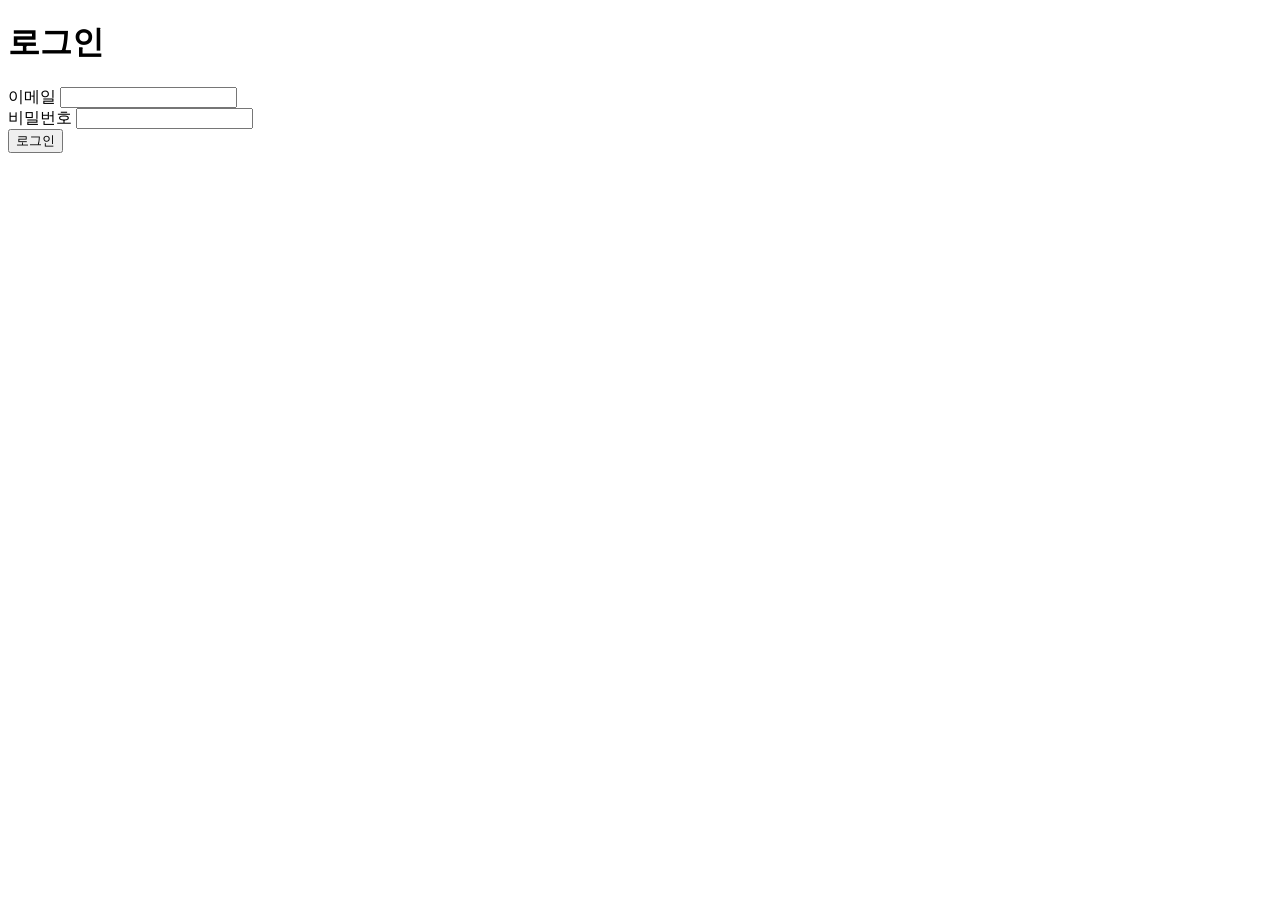
==== src/main/resources/static/login.html @ bf8b0770 "feat: 로그인 기능 추가" ====
<!DOCTYPE html>
<html lang="ko">
<head>
    <meta charset="UTF-8">
    <title>PetCareLog 로그인</title>
</head>
<body>
    <h1>로그인</h1>

    <form action="/login" method="post">
        <div>
            <label>이메일</label>
            <input type="email" name="email" required>
        </div>

        <div>
            <label>비밀번호</label>
            <input type="password" name="password" required>
        </div>

        <button type="submit">로그인</button>
    </form>

    <p id="message"></p>

    <script>
        const params = new URLSearchParams(window.location.search);
        const message = document.getElementById('message');

        if (params.get('error') === 'true') {
            message.textContent = '이메일 또는 비밀번호가 올바르지 않습니다.';
        }

        if (params.get('logout') === 'true') {
            message.textContent = '로그아웃되었습니다.';
        }
    </script>
</body>
</html>
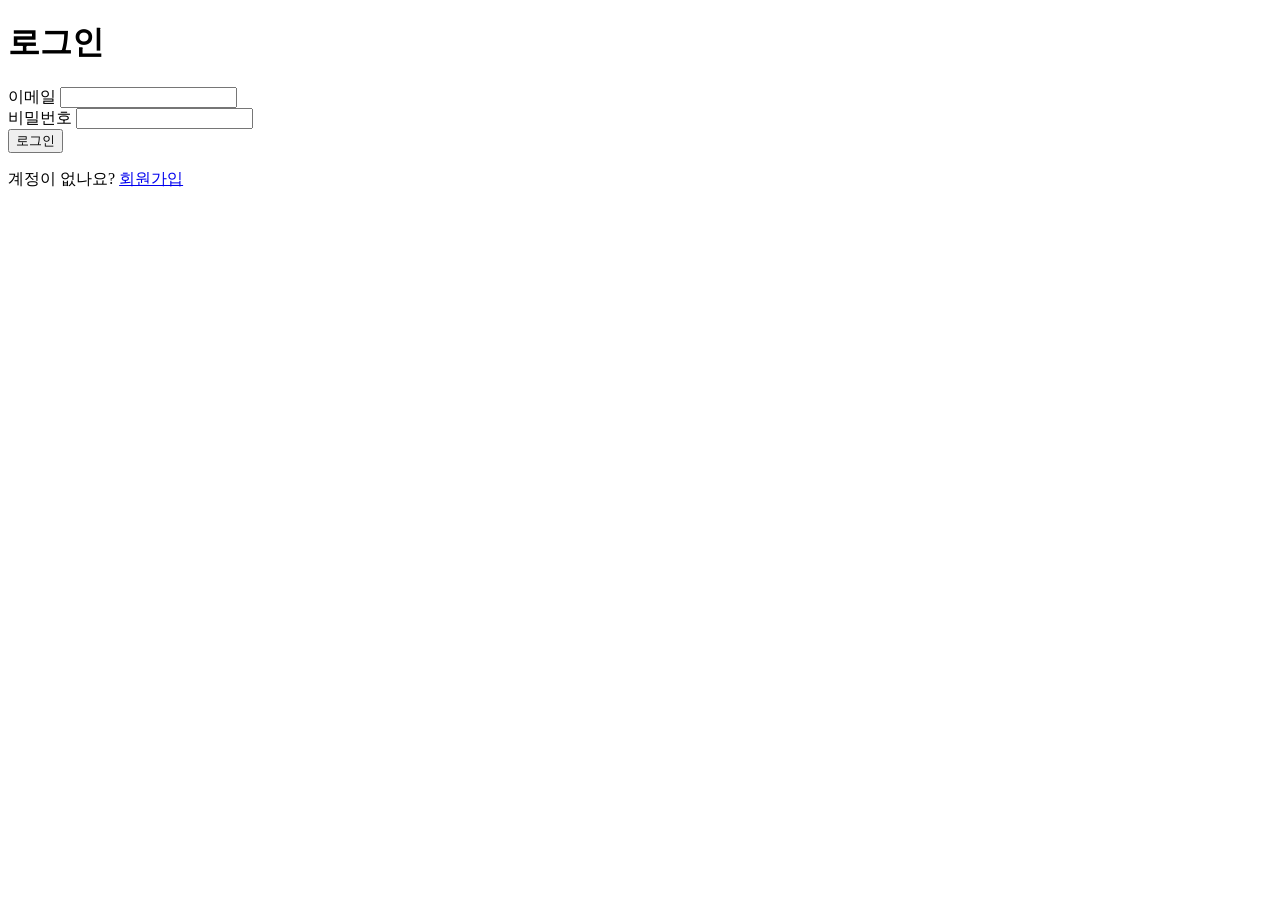
==== commit 0c3bb0bc: "feat: 회원가입 기능 추가" ====
--- a/src/main/resources/static/login.html
+++ b/src/main/resources/static/login.html
@@ -21,6 +21,11 @@
         <button type="submit">로그인</button>
     </form>
 
+    <p>
+        계정이 없나요?
+        <a href="/signup.html">회원가입</a>
+    </p>
+
     <p id="message"></p>
 
     <script>
@@ -34,6 +39,10 @@
         if (params.get('logout') === 'true') {
             message.textContent = '로그아웃되었습니다.';
         }
+
+        if (params.get('signup') === 'true') {
+            message.textContent = '회원가입이 완료되었습니다. 로그인해 주세요.';
+        }
     </script>
 </body>
 </html>
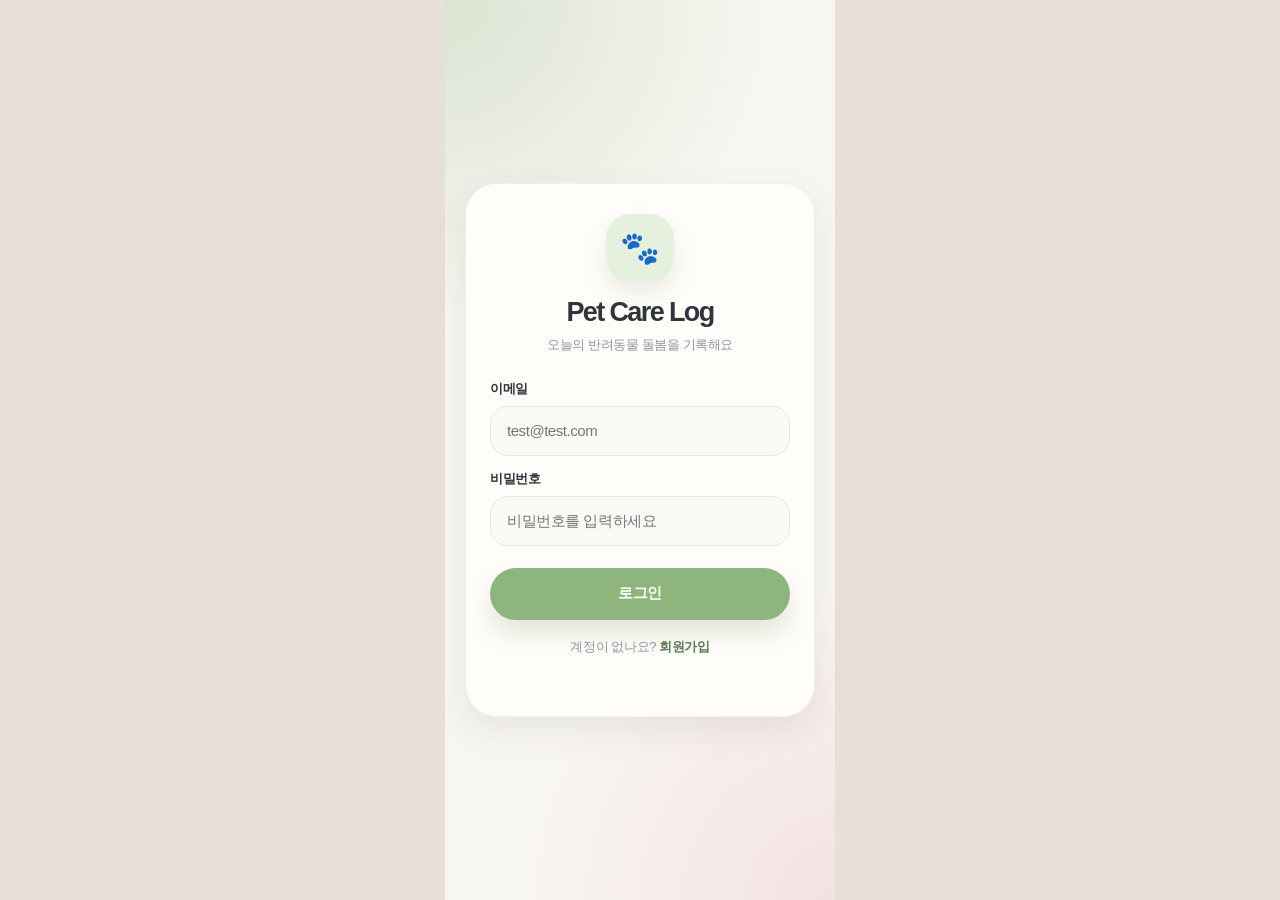
==== commit ba6bb200: "feat: 로그아웃 기능 추가" ====
--- a/src/main/resources/static/login.html
+++ b/src/main/resources/static/login.html
@@ -2,31 +2,44 @@
 <html lang="ko">
 <head>
     <meta charset="UTF-8">
+    <meta name="viewport" content="width=device-width, initial-scale=1.0">
     <title>PetCareLog 로그인</title>
+
+    <link rel="stylesheet" href="./css/00-tokens.css">
+    <link rel="stylesheet" href="./css/01-base.css">
+    <link rel="stylesheet" href="./css/10-auth.css">
 </head>
 <body>
-    <h1>로그인</h1>
+    <main class="auth-page">
+        <section class="auth-card">
+            <div class="auth-brand">
+                <div class="auth-logo">🐾</div>
+                <h1>Pet Care Log</h1>
+                <p>오늘의 반려동물 돌봄을 기록해요</p>
+            </div>
 
-    <form action="/login" method="post">
-        <div>
-            <label>이메일</label>
-            <input type="email" name="email" required>
-        </div>
+            <form class="auth-form" action="/login" method="post">
+                <div class="auth-field">
+                    <label for="email">이메일</label>
+                    <input id="email" type="email" name="email" placeholder="test@test.com" required>
+                </div>
 
-        <div>
-            <label>비밀번호</label>
-            <input type="password" name="password" required>
-        </div>
+                <div class="auth-field">
+                    <label for="password">비밀번호</label>
+                    <input id="password" type="password" name="password" placeholder="비밀번호를 입력하세요" required>
+                </div>
 
-        <button type="submit">로그인</button>
-    </form>
+                <button class="auth-submit" type="submit">로그인</button>
+            </form>
 
-    <p>
-        계정이 없나요?
-        <a href="/signup.html">회원가입</a>
-    </p>
+            <p class="auth-link">
+                계정이 없나요?
+                <a href="/signup.html">회원가입</a>
+            </p>
 
-    <p id="message"></p>
+            <p id="message" class="auth-message"></p>
+        </section>
+    </main>
 
     <script>
         const params = new URLSearchParams(window.location.search);
@@ -38,10 +51,12 @@
 
         if (params.get('logout') === 'true') {
             message.textContent = '로그아웃되었습니다.';
+            message.classList.add('success');
         }
 
         if (params.get('signup') === 'true') {
             message.textContent = '회원가입이 완료되었습니다. 로그인해 주세요.';
+            message.classList.add('success');
         }
     </script>
 </body>
--- a/src/main/resources/static/css/00-tokens.css
+++ b/src/main/resources/static/css/00-tokens.css
@@ -0,0 +1,18 @@
+:root {
+      --bg: #f8f6f2;
+      --paper: #fffdf9;
+      --soft: #efebe4;
+      --text: #30343b;
+      --sub: #8d95a1;
+      --line: #ebe6de;
+      --green: #8fb57f;
+      --green-dark: #5c7b54;
+      --blue: #6f9ed8;
+      --pink: #de8fa2;
+      --purple: #9168ca;
+      --yellow: #dcb85a;
+      --brown: #a77964;
+      --shadow: 0 14px 34px rgba(45, 41, 36, 0.08);
+      --radius: 26px;
+      --safe: env(safe-area-inset-bottom, 0px);
+    }
--- a/src/main/resources/static/css/01-base.css
+++ b/src/main/resources/static/css/01-base.css
@@ -0,0 +1,81 @@
+* { box-sizing: border-box; }
+    body {
+      margin: 0;
+      background: #e8e0d7;
+      color: var(--text);
+      font-family: -apple-system, BlinkMacSystemFont, "Segoe UI", Pretendard, Apple SD Gothic Neo, sans-serif;
+      display: flex;
+      justify-content: center;
+    }
+    button, input, textarea { font: inherit; }
+    button { border: 0; background: none; color: inherit; cursor: pointer; }
+    input, textarea { outline: none; }
+
+    .app {
+      width: min(100vw, 390px);
+      min-height: 100vh;
+      background: var(--bg);
+      position: relative;
+      overflow: hidden;
+    }
+
+    .page {
+      display: none;
+      min-height: 100vh;
+      padding: 24px 18px 104px;
+    }
+    .page.active { display: block; }
+
+    .top {
+      display: flex;
+      align-items: center;
+      justify-content: space-between;
+      gap: 12px;
+      margin-bottom: 16px;
+    }
+    .title h1 {
+      margin: 0;
+      font-size: 25px;
+      letter-spacing: -0.055em;
+      line-height: 1.08;
+    }
+    .title p {
+      margin: 6px 0 0;
+      color: var(--sub);
+      font-size: 13px;
+      letter-spacing: -0.03em;
+    }
+
+    .text-btn {
+      height: 38px;
+      padding: 0 14px;
+      border-radius: 999px;
+      background: #e6f0df;
+      color: var(--green-dark);
+      font-size: 13px;
+      font-weight: 850;
+      letter-spacing: -0.03em;
+    }
+    .plain-btn {
+      height: 38px;
+      padding: 0 10px;
+      color: var(--pink);
+      font-weight: 850;
+      font-size: 14px;
+    }
+    .back-btn {
+      width: 38px;
+      height: 38px;
+      border-radius: 15px;
+      display: grid;
+      place-items: center;
+      background: var(--paper);
+      box-shadow: 0 8px 18px rgba(45,41,36,0.06);
+    }
+
+    .card {
+      background: var(--paper);
+      border-radius: var(--radius);
+      box-shadow: var(--shadow);
+      border: 1px solid rgba(65, 59, 50, 0.05);
+    }
--- a/src/main/resources/static/css/10-auth.css
+++ b/src/main/resources/static/css/10-auth.css
@@ -0,0 +1,170 @@
+.auth-page {
+  width: min(100vw, 390px);
+  min-height: 100vh;
+  background:
+    radial-gradient(circle at top left, rgba(143, 181, 127, 0.28), transparent 34%),
+    radial-gradient(circle at bottom right, rgba(222, 143, 162, 0.20), transparent 32%),
+    var(--bg);
+  padding: 34px 20px;
+  display: flex;
+  align-items: center;
+  justify-content: center;
+}
+
+.auth-card {
+  width: 100%;
+  background: var(--paper);
+  border-radius: 32px;
+  padding: 30px 24px 24px;
+  box-shadow: var(--shadow);
+  border: 1px solid rgba(65, 59, 50, 0.06);
+}
+
+.auth-brand {
+  display: flex;
+  flex-direction: column;
+  align-items: center;
+  margin-bottom: 26px;
+  text-align: center;
+}
+
+.auth-logo {
+  width: 68px;
+  height: 68px;
+  border-radius: 24px;
+  display: grid;
+  place-items: center;
+  background: #e6f0df;
+  color: var(--green-dark);
+  font-size: 32px;
+  box-shadow: 0 12px 24px rgba(92, 123, 84, 0.12);
+  margin-bottom: 16px;
+}
+
+.auth-brand h1 {
+  margin: 0;
+  color: var(--text);
+  font-size: 27px;
+  line-height: 1.1;
+  letter-spacing: -0.06em;
+}
+
+.auth-brand p {
+  margin: 8px 0 0;
+  color: var(--sub);
+  font-size: 13px;
+  letter-spacing: -0.03em;
+}
+
+.auth-form {
+  display: flex;
+  flex-direction: column;
+  gap: 14px;
+}
+
+.auth-field {
+  display: flex;
+  flex-direction: column;
+  gap: 8px;
+}
+
+.auth-field label {
+  color: var(--text);
+  font-size: 13px;
+  font-weight: 800;
+  letter-spacing: -0.03em;
+}
+
+.auth-field input {
+  width: 100%;
+  height: 50px;
+  border: 1px solid var(--line);
+  border-radius: 18px;
+  background: #fbfaf7;
+  color: var(--text);
+  padding: 0 16px;
+  font-size: 15px;
+  letter-spacing: -0.03em;
+}
+
+.auth-field input:focus {
+  border-color: rgba(143, 181, 127, 0.8);
+  box-shadow: 0 0 0 4px rgba(143, 181, 127, 0.14);
+  background: #fffdf9;
+}
+
+.auth-submit {
+  width: 100%;
+  height: 52px;
+  border: 0;
+  border-radius: 999px;
+  background: var(--green);
+  color: #fff;
+  font-weight: 900;
+  font-size: 15px;
+  letter-spacing: -0.03em;
+  margin-top: 8px;
+  cursor: pointer;
+  box-shadow: 0 14px 24px rgba(92, 123, 84, 0.18);
+}
+
+.auth-submit:active {
+  transform: translateY(1px);
+}
+
+.auth-link {
+  margin: 18px 0 0;
+  text-align: center;
+  color: var(--sub);
+  font-size: 13px;
+  letter-spacing: -0.03em;
+}
+
+.auth-link a {
+  color: var(--green-dark);
+  font-weight: 900;
+  text-decoration: none;
+}
+
+.auth-message {
+  min-height: 20px;
+  margin: 16px 0 0;
+  text-align: center;
+  color: var(--pink);
+  font-size: 13px;
+  font-weight: 750;
+  letter-spacing: -0.03em;
+}
+
+.auth-message.success {
+  color: var(--green-dark);
+}
+
+.auth-back {
+  display: inline-flex;
+  align-items: center;
+  justify-content: center;
+  height: 38px;
+  padding: 0 14px;
+  border-radius: 999px;
+  background: #e6f0df;
+  color: var(--green-dark);
+  font-size: 13px;
+  font-weight: 850;
+  text-decoration: none;
+  margin-bottom: 16px;
+}
+
+@media (max-width: 360px) {
+  .auth-page {
+    padding: 24px 16px;
+  }
+
+  .auth-card {
+    padding: 26px 20px 22px;
+  }
+
+  .auth-brand h1 {
+    font-size: 24px;
+  }
+}
